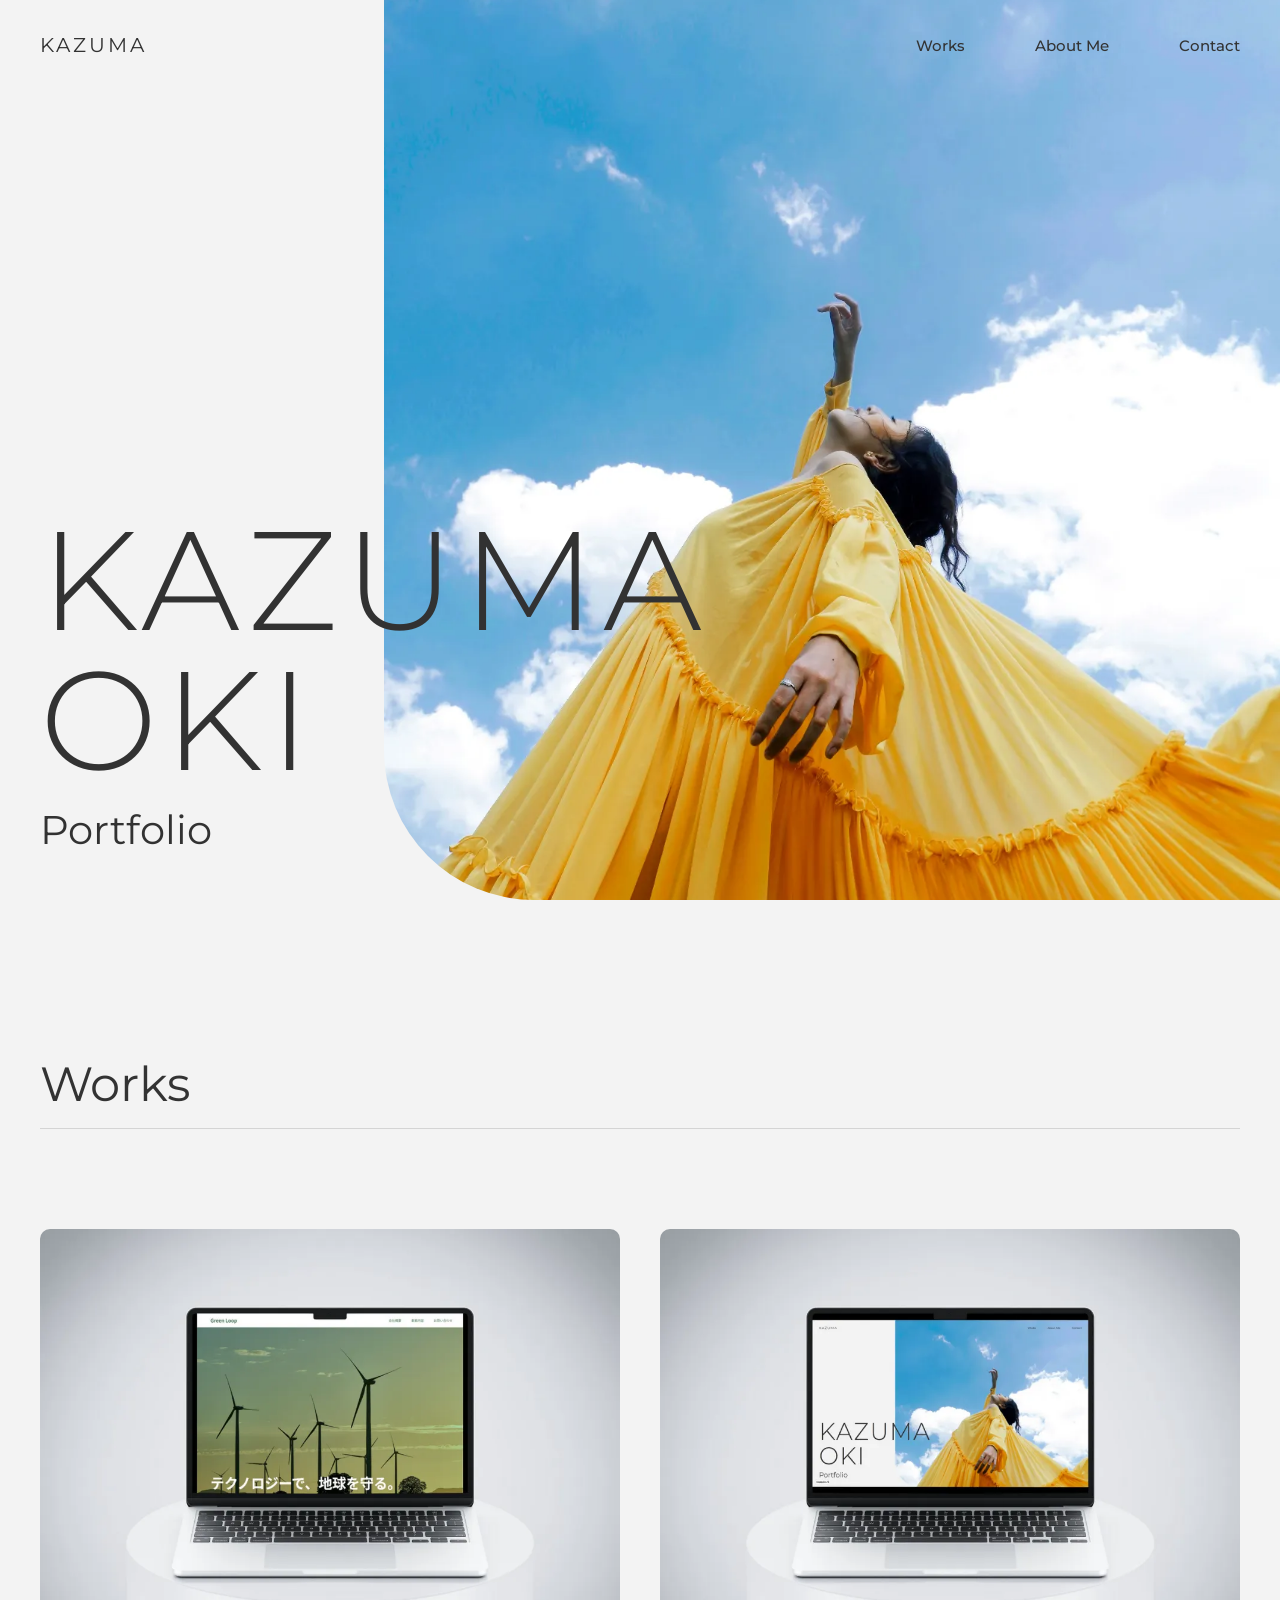
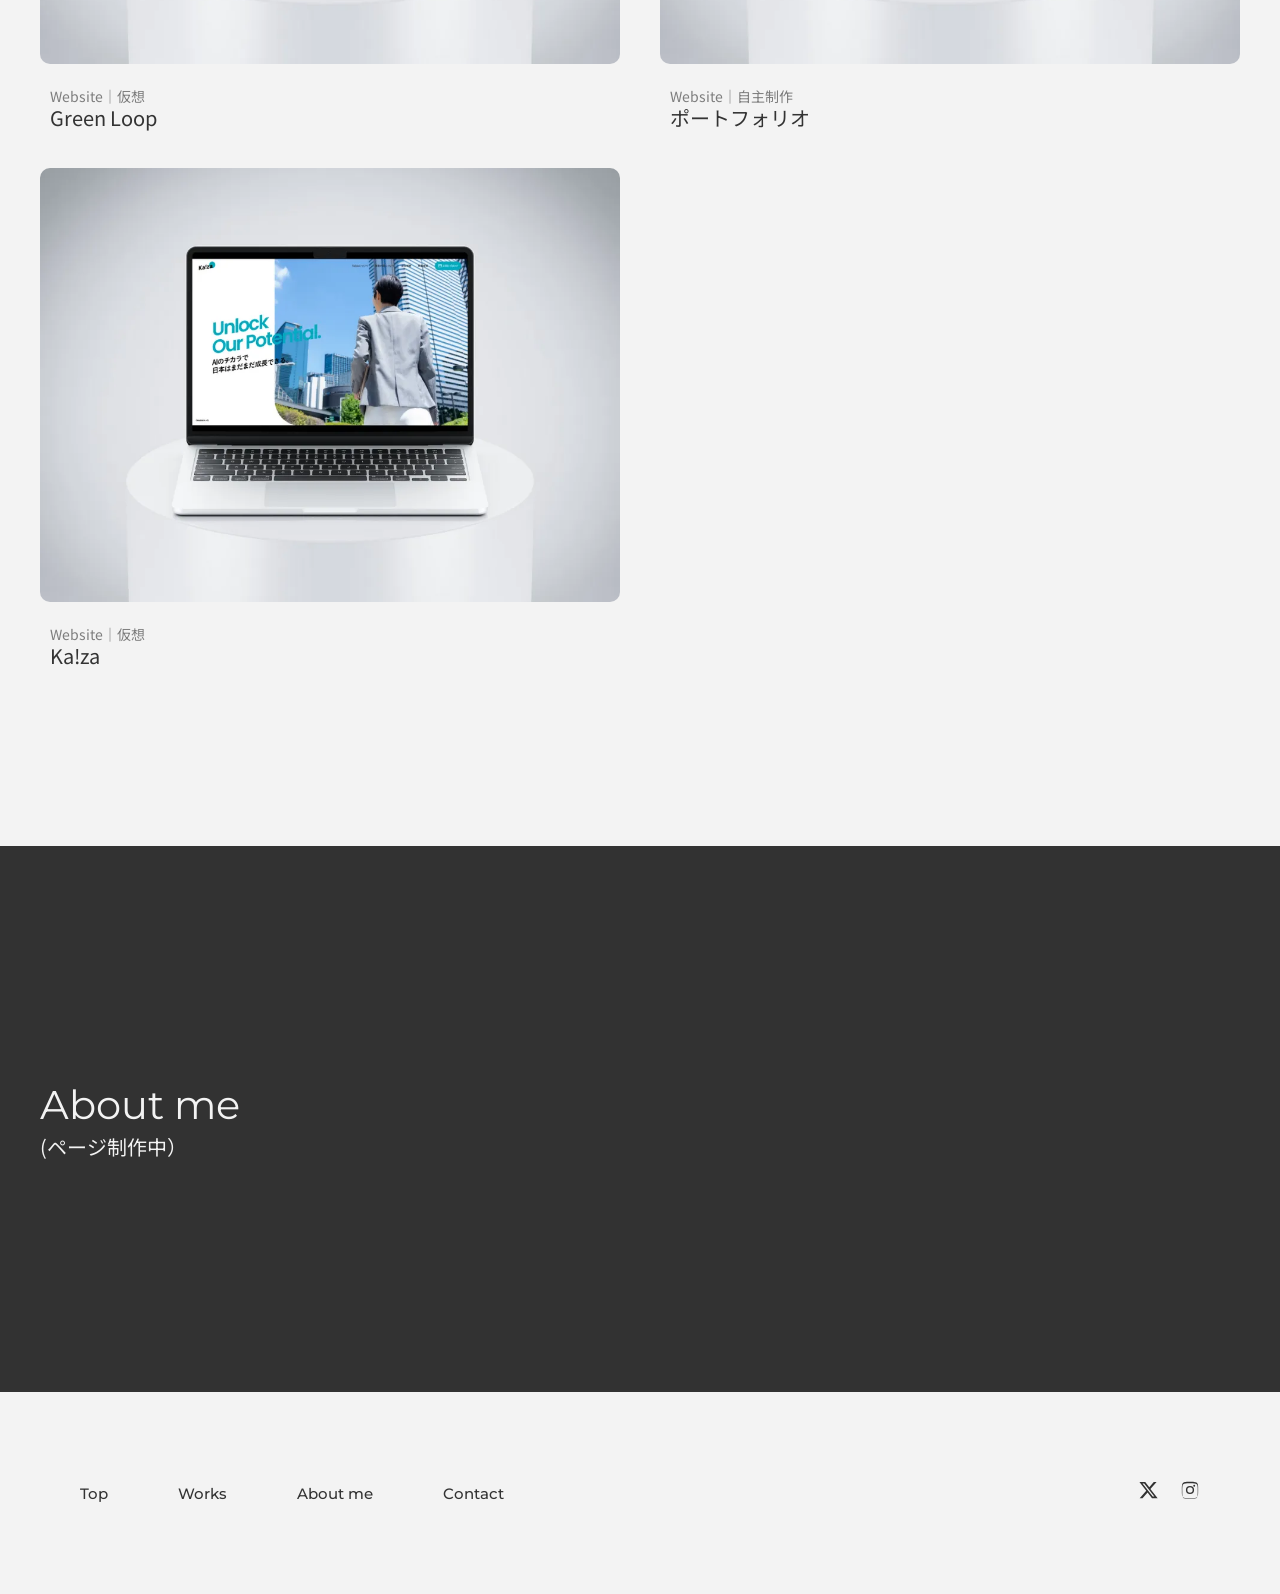
==== index.html @ 6dc96025 "ポートフォリオを静的サイトとして公開 STUDIO版（kazuma-pf.studio.site）と同じデザインのまま、STUDIOに依存しない 静的サイトとして再構築。Works掲載数の上限をなくす" ====
<!DOCTYPE html>
<html lang="ja">
<head>
<meta charset="utf-8">
<meta name="viewport" content="width=device-width, initial-scale=1">
<title>MY PORTFOLIO</title>
<meta name="description" content="大木千馬（Kazuma Oki）のポートフォリオサイト。Webデザイン・コーディングの制作実績を掲載しています。">
<meta property="og:site_name" content="MY PORTFOLIO">
<meta property="og:title" content="MY PORTFOLIO">
<meta property="og:description" content="大木千馬（Kazuma Oki）のポートフォリオサイト。Webデザイン・コーディングの制作実績を掲載しています。">
<meta property="og:type" content="website">
<meta property="og:image" content="assets/images/hero.webp">
<meta name="twitter:card" content="summary_large_image">
<meta name="format-detection" content="telephone=no,email=no,address=no">
<link rel="preconnect" href="https://fonts.googleapis.com">
<link rel="preconnect" href="https://fonts.gstatic.com" crossorigin>
<link href="https://fonts.googleapis.com/css2?family=Montserrat:wght@300;400;500&family=Noto+Sans+JP:wght@300;400;700;900&display=swap" rel="stylesheet">
<link rel="stylesheet" href="assets/css/style.css">
<noscript><style>.appear{opacity:1;transform:none}</style></noscript>
</head>
<body>
<a class="skip-link" href="#main">本文へスキップ</a>

<header class="site-header" id="top">
  <a class="logo" href="index.html">KAZUMA</a>
  <nav class="gnav" id="gnav" aria-label="メインナビゲーション">
    <ul>
      <li><a href="index.html#work">Works</a></li>
      <li><a href="about.html">About Me</a></li>
      <li><a href="contact.html">Contact</a></li>
    </ul>
  </nav>
  <button class="nav-toggle" id="navToggle" type="button" aria-label="メニューを開く" aria-expanded="false" aria-controls="gnav">
    <span></span><span></span>
  </button>
</header>

<main id="main">
<section class="hero">
  <div class="hero-image">
    <img src="assets/images/hero.webp" alt="黄色いドレスをまとい青空に向かって手を伸ばす人物" fetchpriority="high" width="1600" height="2400">
  </div>
  <div class="hero-body">
    <h1 class="hero-title">
      <span>KAZUMA</span>
      <span>OKI</span>
    </h1>
    <p class="hero-sub">Portfolio</p>
  </div>
</section>

<section class="works" id="work">
  <div class="section-inner">
    <h2 class="section-title appear">Works</h2>
    <div class="section-rule appear"></div>
    <ul class="work-list">
      <li class="work-card appear">
        <a href="works/greenloop.html">
          <span class="work-thumb"><img src="assets/images/works/greenloop-thumb.webp" alt="Green Loop" loading="lazy" width="974" height="730"></span>
          <span class="work-meta">Website｜仮想</span>
          <span class="work-name">Green Loop</span>
        </a>
      </li>
      <li class="work-card appear">
        <a href="works/portfolio.html">
          <span class="work-thumb"><img src="assets/images/works/portfolio-thumb.webp" alt="ポートフォリオ" loading="lazy" width="974" height="730"></span>
          <span class="work-meta">Website｜自主制作</span>
          <span class="work-name">ポートフォリオ</span>
        </a>
      </li>
      <li class="work-card appear">
        <a href="works/kaiza.html">
          <span class="work-thumb"><img src="assets/images/works/kaiza-thumb.webp" alt="Ka!za" loading="lazy" width="974" height="730"></span>
          <span class="work-meta">Website｜仮想</span>
          <span class="work-name">Ka!za</span>
        </a>
      </li>
    </ul>
  </div>
</section>

<section class="about-banner">
  <a href="about.html">
    <span class="about-banner-inner">
      <span class="about-banner-title">About me</span>
      <span class="about-banner-sub">(ページ制作中）</span>
    </span>
  </a>
</section>

</main>

<footer class="site-footer">
  <nav class="footer-nav" aria-label="フッターナビゲーション">
    <ul>
      <li><a href="index.html#top">Top</a></li>
      <li><a href="index.html#work">Works</a></li>
      <li><a href="about.html">About me</a></li>
      <li><a href="contact.html">Contact</a></li>
    </ul>
  </nav>
  <ul class="social">
    <li><a href="https://x.com/" target="_blank" rel="noopener noreferrer" aria-label="X"><svg viewBox="0 0 24 24" aria-hidden="true"><path d="M18.9 2.3h3.4l-7.4 8.5L23.6 22h-6.8l-5.3-7-6.1 7H2l7.9-9.1L1.7 2.3h7l4.8 6.4 5.4-6.4Zm-1.2 17.6h1.9L7.4 4.3H5.4l12.3 15.6Z"/></svg></a></li>
    <li><a href="https://www.instagram.com/" target="_blank" rel="noopener noreferrer" aria-label="Instagram"><svg viewBox="0 0 24 24" aria-hidden="true"><path d="M12 2.2c3.2 0 3.6 0 4.8.1 1.2.1 1.8.2 2.2.4.6.2 1 .5 1.4.9.4.4.7.8.9 1.4.2.4.4 1 .4 2.2.1 1.2.1 1.6.1 4.8s0 3.6-.1 4.8c-.1 1.2-.2 1.8-.4 2.2-.2.6-.5 1-.9 1.4-.4.4-.8.7-1.4.9-.4.2-1 .4-2.2.4-1.2.1-1.6.1-4.8.1s-3.6 0-4.8-.1c-1.2-.1-1.8-.2-2.2-.4-.6-.2-1-.5-1.4-.9-.4-.4-.7-.8-.9-1.4-.2-.4-.4-1-.4-2.2C2.2 15.6 2.2 15.2 2.2 12s0-3.6.1-4.8c.1-1.2.2-1.8.4-2.2.2-.6.5-1 .9-1.4.4-.4.8-.7 1.4-.9.4-.2 1-.4 2.2-.4 1.2-.1 1.6-.1 4.8-.1Zm0 1.8c-3.1 0-3.5 0-4.7.1-1.1 0-1.7.2-2.1.3-.5.2-.9.4-1.2.8-.4.3-.6.7-.8 1.2-.1.4-.3 1-.3 2.1-.1 1.2-.1 1.6-.1 4.7s0 3.5.1 4.7c0 1.1.2 1.7.3 2.1.2.5.4.9.8 1.2.3.4.7.6 1.2.8.4.1 1 .3 2.1.3 1.2.1 1.6.1 4.7.1s3.5 0 4.7-.1c1.1 0 1.7-.2 2.1-.3.5-.2.9-.4 1.2-.8.4-.3.6-.7.8-1.2.1-.4.3-1 .3-2.1.1-1.2.1-1.6.1-4.7s0-3.5-.1-4.7c0-1.1-.2-1.7-.3-2.1-.2-.5-.4-.9-.8-1.2-.3-.4-.7-.6-1.2-.8-.4-.1-1-.3-2.1-.3-1.2-.1-1.6-.1-4.7-.1Zm0 3.1a4.9 4.9 0 1 1 0 9.8 4.9 4.9 0 0 1 0-9.8Zm0 8.1a3.2 3.2 0 1 0 0-6.4 3.2 3.2 0 0 0 0 6.4Zm6.2-8.3a1.1 1.1 0 1 1-2.3 0 1.1 1.1 0 0 1 2.3 0Z"/></svg></a></li>
  </ul>
</footer>

<script src="assets/js/main.js" defer></script>
</body>
</html>
---- assets/css/style.css ----
@charset "UTF-8";
/* ============================================================
   KAZUMA OKI Portfolio
   数値は現行サイト（STUDIO版）を実測して合わせている
   ブレークポイント: タブレット 840px / モバイル 540px
   ============================================================ */

:root {
  --bg: #f3f3f3;
  --dark: #323232;
  --text: #333333;
  --body-text: #0e0e0e;
  --muted: #7d7d7d;
  --rule: #d4d4d4;
  --rule-strong: #cccccc;
  --badge: #6b90bf;
  --link: #007cff;
  --required: #f23a3c;
  --input-border: #eeeeee;
  --white: #ffffff;

  --font-en: "Montserrat", "Helvetica Neue", Arial, sans-serif;
  --font-jp: "Noto Sans JP", "Hiragino Kaku Gothic ProN", "Yu Gothic", Meiryo, sans-serif;

  --header-h: 90px;
  --container: 1280px;
  --gutter: 40px;
  --detail-width: 840px;
}

/* ---------- base ---------- */
*, *::before, *::after { box-sizing: border-box; }

html { scroll-behavior: smooth; }

body {
  margin: 0;
  background: var(--bg);
  color: var(--text);
  font-family: var(--font-jp);
  font-size: 15px;
  line-height: 1.7;
  -webkit-font-smoothing: antialiased;
  text-rendering: optimizeLegibility;
}

h1, h2, h3, h4, p, ul, figure { margin: 0; padding: 0; }
ul { list-style: none; }
img { display: block; max-width: 100%; height: auto; }
a { color: inherit; text-decoration: none; }

.skip-link {
  position: absolute;
  left: -9999px;
  top: 0;
  z-index: 100;
  padding: 10px 16px;
  background: var(--dark);
  color: var(--bg);
}
.skip-link:focus { left: 0; }

/* ---------- header ---------- */
.site-header {
  position: fixed;
  inset: 0 0 auto 0;
  z-index: 50;
  height: var(--header-h);
  padding: 0 var(--gutter);
  display: flex;
  align-items: center;
  justify-content: space-between;
}

.logo {
  position: relative;
  z-index: 2;
  font-family: var(--font-en);
  font-size: 20px;
  font-weight: 400;
  letter-spacing: 3px;
  color: var(--dark);
  line-height: 1;
}

.gnav ul {
  display: flex;
  align-items: center;
  gap: 70px;
}

.gnav a {
  font-family: var(--font-en);
  font-size: 15px;
  font-weight: 500;
  line-height: 21px;
  color: var(--text);
  transition: opacity 0.25s ease;
}
.gnav a:hover { opacity: 0.55; }

.nav-toggle {
  display: none;
  width: 24px;
  height: 24px;
  padding: 0;
  border: 0;
  background: none;
  cursor: pointer;
  position: relative;
}
.nav-toggle span {
  position: absolute;
  left: 1px;
  width: 22px;
  height: 1.5px;
  background: var(--dark);
  transition: transform 0.3s ease, opacity 0.3s ease;
}
.nav-toggle span:nth-child(1) { top: 8px; }
.nav-toggle span:nth-child(2) { top: 15px; }
.nav-toggle[aria-expanded="true"] span:nth-child(1) { transform: translateY(3.5px) rotate(45deg); }
.nav-toggle[aria-expanded="true"] span:nth-child(2) { transform: translateY(-3.5px) rotate(-45deg); }

/* ---------- hero ---------- */
.hero {
  position: relative;
  height: 100vh;
  max-height: 1000px;
  overflow: hidden;
}

.hero-image {
  position: absolute;
  inset: 0 0 0 30%;
  border-radius: 0 0 0 150px;
  overflow: hidden;
}
.hero-image img {
  width: 100%;
  height: 100%;
  object-fit: cover;
  object-position: center;
}

.hero-body {
  position: absolute;
  left: var(--gutter);
  bottom: 50px;
  z-index: 1;
}

.hero-title {
  font-family: var(--font-en);
  font-size: 140px;
  font-weight: 300;
  line-height: 1;
  letter-spacing: 7px;
  color: var(--dark);
}
.hero-title span { display: block; }

.hero-sub {
  margin-top: 20px;
  font-family: var(--font-en);
  font-size: 40px;
  font-weight: 400;
  line-height: 1;
  color: var(--dark);
}

/* ---------- section common ---------- */
.section-inner,
.page-inner {
  max-width: var(--container);
  margin-inline: auto;
  padding-inline: var(--gutter);
}

.section-title {
  font-family: var(--font-en);
  font-size: 48px;
  font-weight: 400;
  line-height: 1;
  color: var(--text);
}

.section-rule {
  margin-top: 20px;
  border-top: 1px solid var(--rule);
}

/* ---------- works ---------- */
.works { padding: 160px 0 180px; }

.work-list {
  margin-top: 100px;
  display: grid;
  grid-template-columns: repeat(2, 1fr);
  gap: 40px;
}

.work-card a { display: block; }

.work-thumb {
  display: block;
  border-radius: 10px;
  overflow: hidden;
  aspect-ratio: 974 / 730;
}
.work-thumb img {
  width: 100%;
  height: 100%;
  object-fit: cover;
  transition: transform 0.6s cubic-bezier(0.22, 0.61, 0.36, 1);
}
.work-card a:hover .work-thumb img { transform: scale(1.04); }

.work-meta {
  display: block;
  margin: 25px 0 0 10px;
  font-size: 14px;
  line-height: 1;
  color: var(--muted);
}

.work-name {
  display: block;
  margin: 5px 0 0 10px;
  font-size: 20px;
  line-height: 1;
  color: var(--text);
}

/* ---------- about banner ---------- */
.about-banner {
  background: var(--dark);
  color: var(--bg);
  padding: 193px 0;
}
.about-banner a {
  display: flex;
  flex-direction: column;
  justify-content: center;
  min-height: 160px;
  padding-inline: var(--gutter);
  transition: opacity 0.25s ease;
}
.about-banner a:hover { opacity: 0.7; }

.about-banner-title {
  display: block;
  font-family: var(--font-en);
  font-size: 40px;
  font-weight: 400;
  line-height: 56px;
}
.about-banner-sub {
  display: block;
  font-size: 20px;
  line-height: 28px;
}

/* ---------- footer ---------- */
.site-footer {
  padding: 80px;
  display: flex;
  align-items: center;
  justify-content: space-between;
  gap: 24px;
}

.footer-nav ul {
  display: flex;
  align-items: center;
  gap: 70px;
}
.footer-nav a {
  display: block;
  padding: 10.5px 0;
  font-family: var(--font-en);
  font-size: 15px;
  font-weight: 500;
  line-height: 21px;
  color: var(--text);
  transition: opacity 0.25s ease;
}
.footer-nav a:hover { opacity: 0.55; }

.social {
  display: flex;
  align-items: center;
  gap: 22px;
}
.social a {
  display: block;
  color: var(--dark);
  transition: opacity 0.25s ease;
}
.social a:hover { opacity: 0.55; }
.social svg { width: 20px; height: 20px; fill: currentColor; }

/* ---------- 下層ページ共通 ---------- */
.work-detail { padding-bottom: 100px; }

.back-link {
  max-width: var(--container);
  margin-inline: auto;
  padding: 128px var(--gutter) 0;
}
.back-link a {
  display: inline-flex;
  align-items: center;
  gap: 5px;
  font-size: 15px;
  font-weight: 300;
  line-height: 21px;
  color: var(--body-text);
  transition: opacity 0.25s ease;
}
.back-link a:hover { opacity: 0.6; }

.back-arrow {
  width: 24px;
  height: 24px;
  position: relative;
  flex: none;
}
.back-arrow::before {
  content: "";
  position: absolute;
  top: 50%;
  left: 9px;
  width: 8px;
  height: 8px;
  border-left: 1.5px solid currentColor;
  border-bottom: 1.5px solid currentColor;
  transform: translateY(-50%) rotate(45deg);
}

.page-title {
  font-family: var(--font-en);
  font-size: 48px;
  font-weight: 400;
  line-height: 1;
  color: var(--text);
}

.about-page .page-inner { padding-top: 71px; }
.about-page { padding-bottom: 0; }

/* ---------- about ---------- */
.about-grid {
  margin-top: 40px;
  display: grid;
  grid-template-columns: 360px 1fr;
  gap: 80px;
}

.about-visual .about-placeholder {
  display: flex;
  align-items: center;
  justify-content: center;
  aspect-ratio: 360 / 628;
  border: 1px solid #000;
  font-family: "Lato", var(--font-jp);
  font-size: 18px;
  line-height: 25.2px;
  color: #9b9898;
  text-align: center;
}

.about-text { padding-top: 80px; }

.about-name {
  font-size: 18px;
  line-height: 25.2px;
  color: var(--text);
}

.about-text p + p { margin-top: 1.7em; }

.about-body {
  font-size: 15px;
  line-height: 2;
  color: var(--text);
}

/* ---------- works detail ---------- */
.detail-inner {
  max-width: var(--detail-width);
  margin: 64px auto 0;
  padding-inline: 20px;
}

.detail-meta {
  display: flex;
  align-items: center;
  gap: 15px;
  font-size: 15px;
  font-weight: 300;
  line-height: 1;
  color: var(--text);
}

.detail-date {
  padding: 3px 10px;
  border-radius: 30px;
  background: var(--badge);
  color: var(--white);
  font-size: 15px;
  line-height: 15px;
}

.detail-title {
  margin-top: 20px;
  font-size: 28px;
  font-weight: 400;
  line-height: 1.3;
  color: var(--text);
}

.detail-main-image {
  margin-top: 140px;
  aspect-ratio: 4 / 3;
  overflow: hidden;
}
.detail-main-image img {
  width: 100%;
  height: 100%;
  object-fit: cover;
}

.detail-body { margin-top: 60px; }

.detail-body h2 {
  margin: 10px 0;
  font-size: 18px;
  font-weight: 700;
  line-height: 25.2px;
  color: var(--dark);
}

.detail-body p {
  margin: 10px 0;
  font-size: 15px;
  line-height: 30px;
  color: var(--body-text);
}

.detail-body .sub {
  font-weight: 900;
  color: var(--body-text);
}

.detail-body ul {
  margin: 10px 0;
  padding-left: 20px;
  list-style: disc;
}
.detail-body li {
  font-size: 15px;
  line-height: 30px;
  color: var(--body-text);
}
.detail-body li + li { margin-top: 10px; }

.detail-body a {
  color: var(--link);
  text-decoration: underline;
  word-break: break-all;
}

.detail-body hr {
  margin: 20px 0;
  border: 0;
  border-top: 1px solid var(--rule-strong);
}

.detail-body figure { margin: 60px 0 0; }

/* ---------- contact ---------- */
.contact-page { padding-top: calc(var(--header-h) + 150px); padding-bottom: 148px; }

.contact-inner {
  max-width: 640px;
  margin-inline: auto;
  padding-inline: 20px;
}

.field + .field { margin-top: 20px; }

.field-label {
  display: block;
  font-size: 15px;
  font-weight: 700;
  line-height: 21px;
  color: var(--text);
}
.field-label .required {
  margin-left: 5px;
  color: var(--required);
}

.field input,
.field textarea {
  display: block;
  width: 100%;
  margin-top: 10px;
  padding: 10px 16px;
  border: 1px solid var(--input-border);
  border-radius: 4px;
  background: var(--white);
  color: var(--text);
  font-family: var(--font-jp);
  font-size: 15px;
  line-height: 21px;
}
.field input { height: 50px; }
.field textarea { height: 160px; resize: vertical; }
.field input::placeholder,
.field textarea::placeholder { color: #b5b5b5; }
.field input:focus,
.field textarea:focus {
  outline: none;
  border-color: var(--badge);
}

.submit {
  display: block;
  width: 100%;
  height: 50px;
  margin-top: 40px;
  border: 0;
  border-radius: 4px;
  background: var(--text);
  color: var(--white);
  font-family: var(--font-jp);
  font-size: 18px;
  font-weight: 700;
  line-height: 1;
  cursor: pointer;
  transition: opacity 0.25s ease;
}
.submit:hover { opacity: 0.8; }
.submit:disabled { background: #9b9898; cursor: not-allowed; }

.form-notice {
  margin-top: 16px;
  font-size: 13px;
  line-height: 1.8;
  color: var(--muted);
  text-align: center;
}

.contact-thanks { text-align: center; }
.thanks-title {
  font-size: 20px;
  font-weight: 700;
  color: var(--text);
}
.thanks-text {
  margin-top: 12px;
  font-size: 15px;
  color: var(--muted);
}

/* ---------- scroll appear ---------- */
.appear {
  opacity: 0;
  transform: translateY(20px);
  transition: opacity 0.8s cubic-bezier(0.22, 0.61, 0.36, 1), transform 0.8s cubic-bezier(0.22, 0.61, 0.36, 1);
}
.appear.is-visible {
  opacity: 1;
  transform: none;
}

@media (prefers-reduced-motion: reduce) {
  html { scroll-behavior: auto; }
  .appear { opacity: 1; transform: none; transition: none; }
  .work-thumb img { transition: none; }
}

/* ============================================================
   タブレット（840px以下）
   ============================================================ */
@media screen and (max-width: 840px) {
  .nav-toggle { display: block; position: relative; z-index: 2; }

  .gnav {
    position: fixed;
    inset: 0;
    background: var(--bg);
    display: flex;
    align-items: center;
    justify-content: center;
    opacity: 0;
    visibility: hidden;
    transition: opacity 0.3s ease, visibility 0.3s ease;
  }
  .gnav.is-open { opacity: 1; visibility: visible; }
  .gnav ul {
    flex-direction: column;
    gap: 36px;
  }
  .gnav a { font-size: 20px; }

  .hero { height: 70vh; max-height: none; min-height: 480px; }
  .hero-image { inset: 0 0 0 42%; border-radius: 0 0 0 100px; }
  .hero-title { font-size: 95px; letter-spacing: 5px; }
  .hero-sub { font-size: 25px; }

  .section-title,
  .page-title { font-size: 32px; }

  .work-list { margin-top: 70px; gap: 30px; }

  .about-banner { padding: 120px 0; }
  .about-banner a { min-height: 0; }
  .about-banner-title { font-size: 32px; line-height: 45px; }

  .site-footer { padding: 60px 40px; }
  .footer-nav ul { gap: 40px; }

  .about-grid {
    grid-template-columns: 300px 1fr;
    gap: 40px;
  }
  .about-text { padding-top: 40px; }

  .detail-main-image { margin-top: 60px; }
}

/* ============================================================
   モバイル（540px以下）
   ============================================================ */
@media screen and (max-width: 540px) {
  :root { --gutter: 20px; }

  .site-header { padding: 0 20px; }

  .hero { min-height: 420px; }
  .hero-image { inset: 0 0 0 42%; border-radius: 0 0 0 80px; }
  .hero-body { left: 20px; bottom: 50px; }
  .hero-title { font-size: 65px; letter-spacing: 3px; }
  .hero-sub { font-size: 15px; }

  .works { padding: 160px 0 140px; }
  .section-title, .page-title { font-size: 28px; }

  .work-list {
    margin-top: 57px;
    grid-template-columns: 1fr;
    gap: 40px;
  }
  .work-meta { font-size: 13px; margin-top: 25px; }
  .work-name { font-size: 18px; }

  .about-banner { padding: 94px 0; }
  .about-banner-title { font-size: 28px; line-height: 39.2px; }

  .site-footer {
    padding: 40px 20px;
    flex-direction: column;
    align-items: stretch;
    gap: 20px;
  }
  .footer-nav ul { gap: 25px; }
  .footer-nav a { font-size: 13px; line-height: 18.2px; }
  .social { justify-content: flex-end; }

  .back-link { padding-top: 110px; }

  .about-page .page-inner { padding-top: 100px; }
  .about-grid {
    grid-template-columns: 1fr;
    gap: 40px;
  }
  .about-text { padding-top: 0; }

  .detail-inner { margin-top: 40px; }
  .detail-title { font-size: 24px; }
  .detail-main-image { margin-top: 40px; }
  .detail-body { margin-top: 40px; }

  .contact-page { padding-top: calc(var(--header-h) + 60px); padding-bottom: 80px; }
}
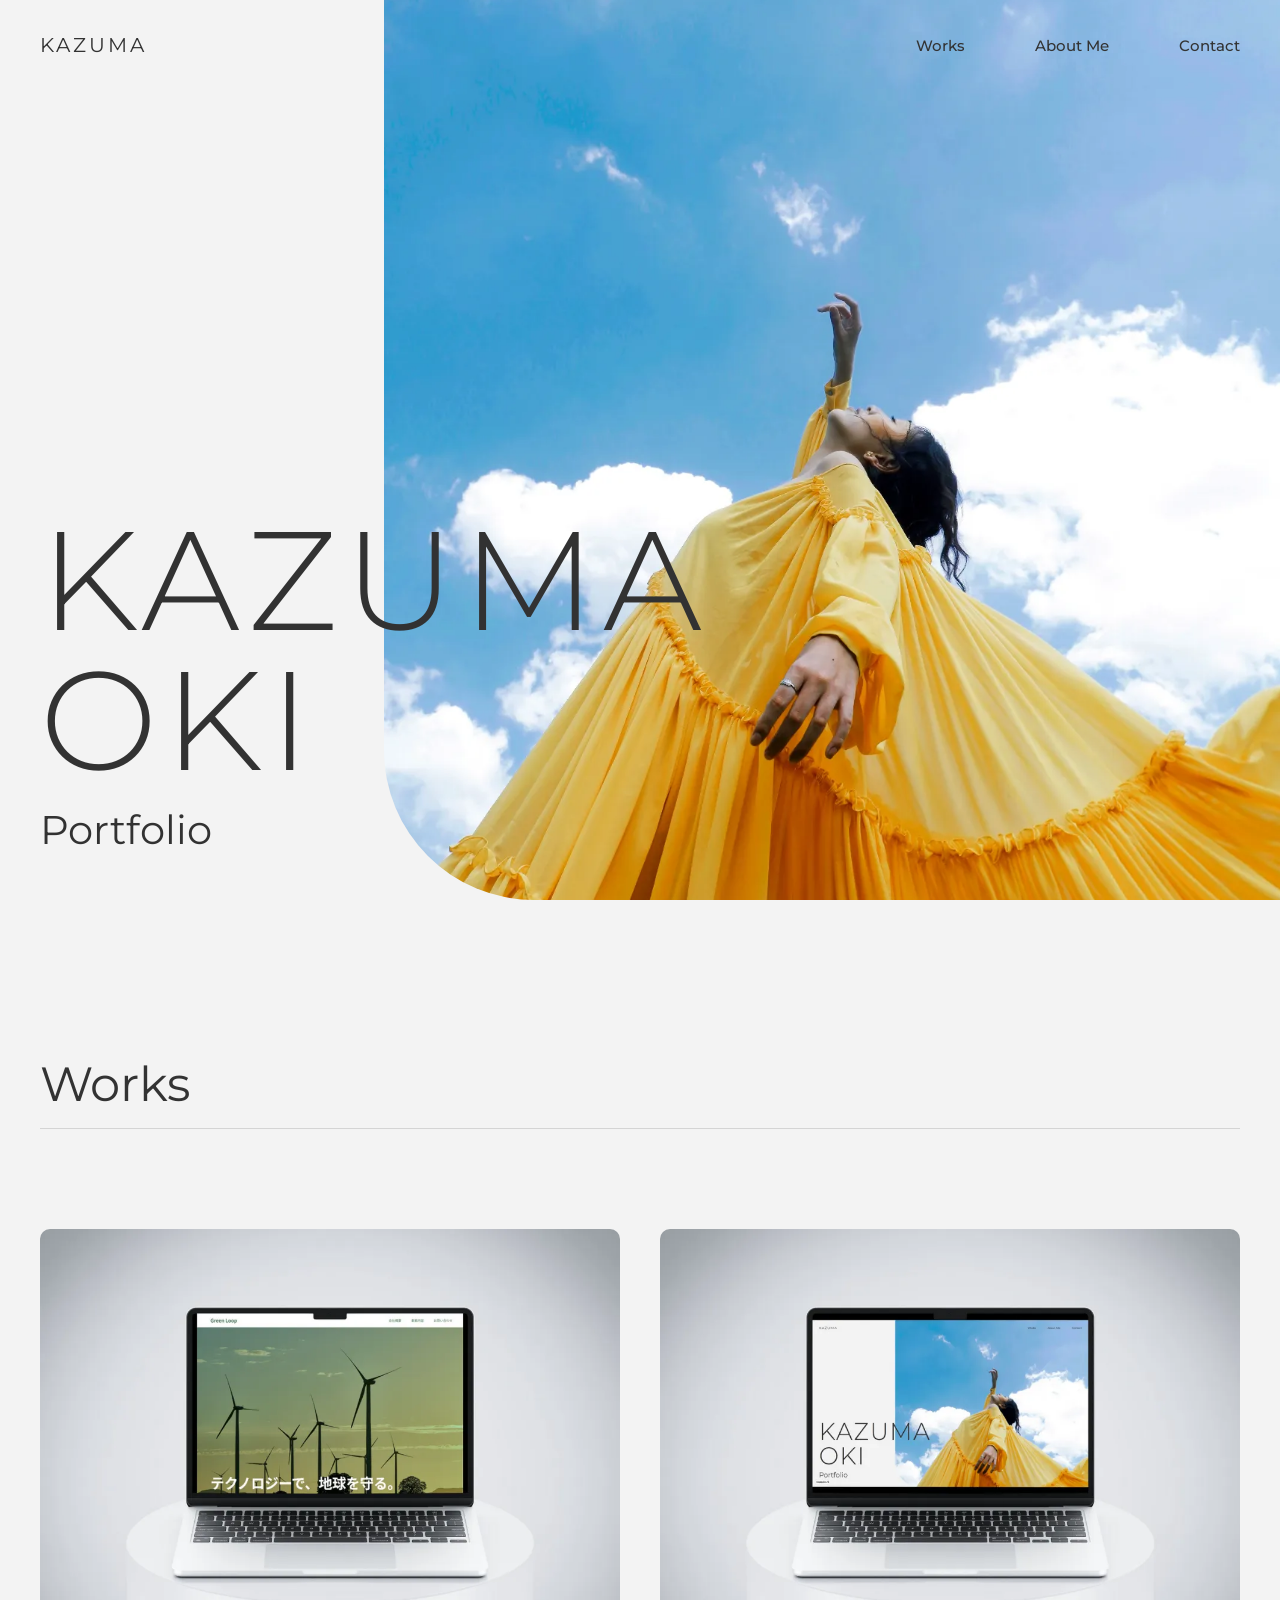
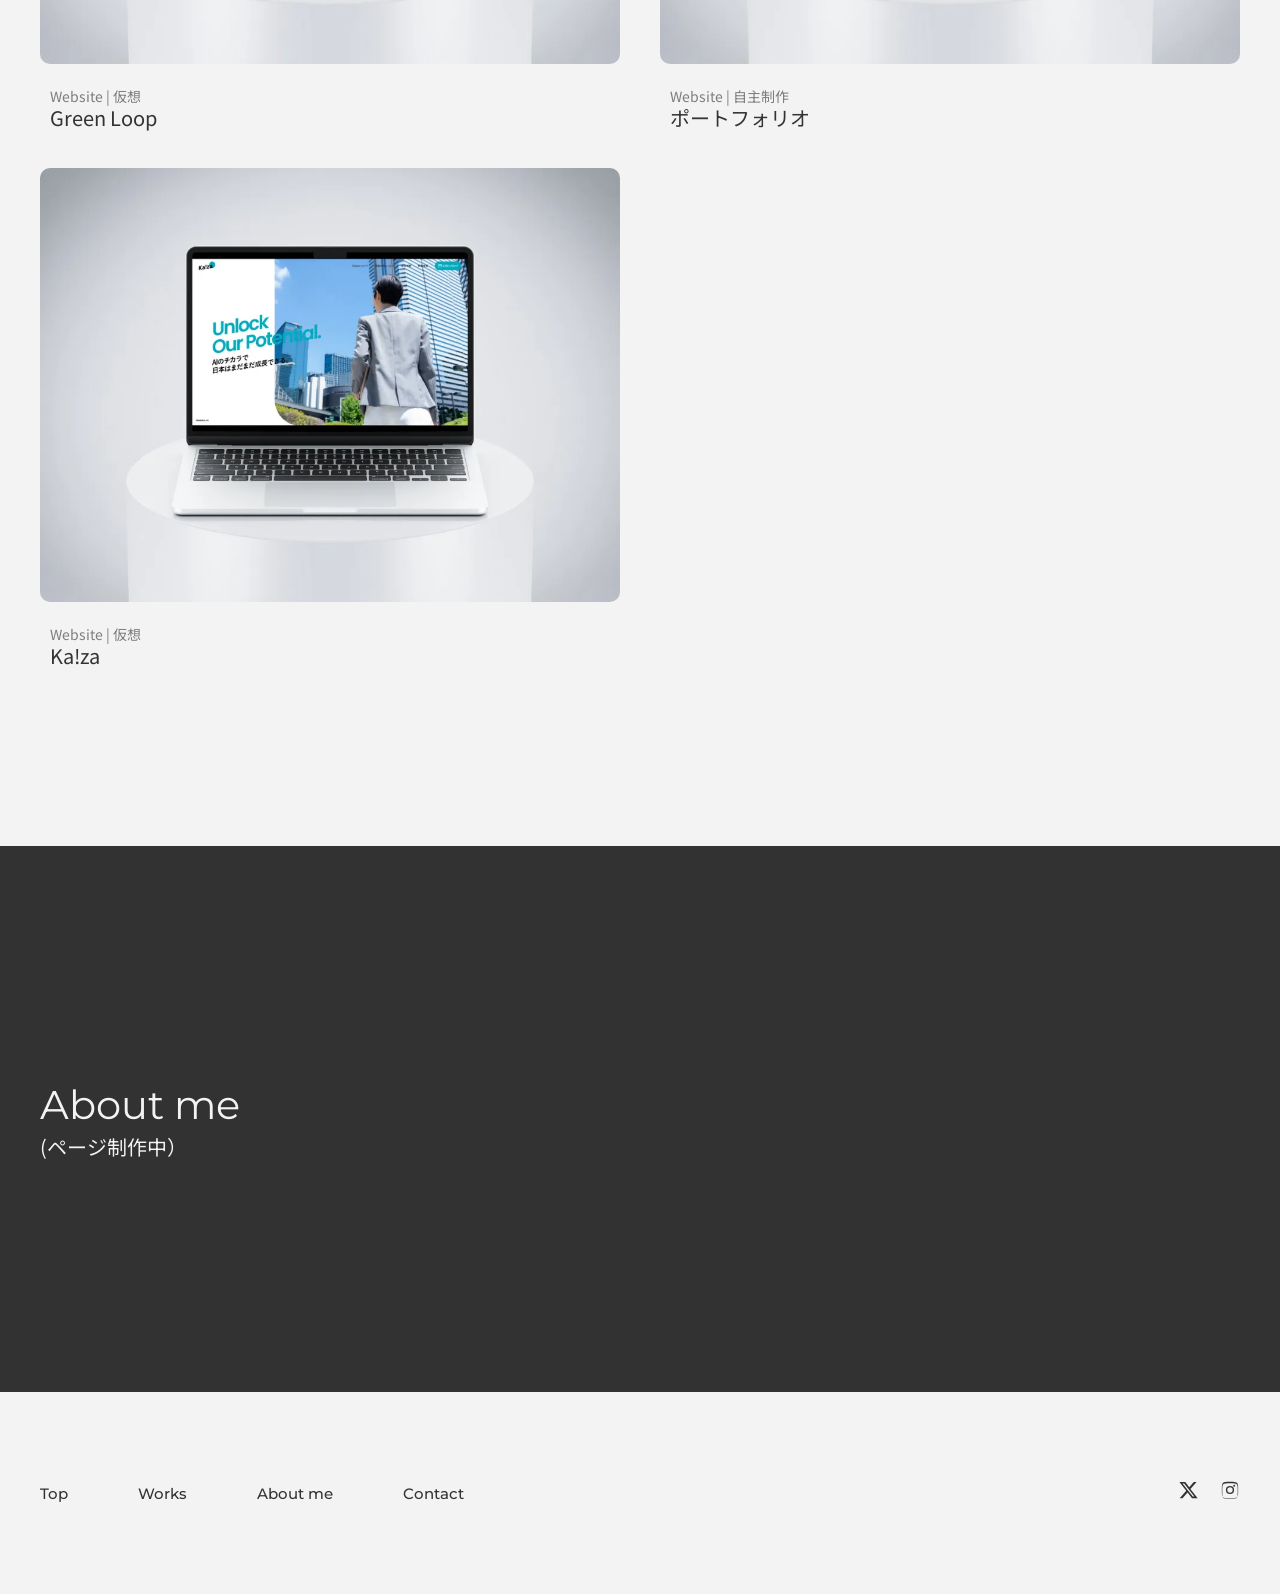
==== commit 55ea180f: "レスポンシブとホバーを旧サイトの実測値に合わせて修正 旧サイト(STUDIO版)を13段階の画面幅で測り直し、推測で書いていた箇所を是正した。  レイアウト - タブレット(840px以下)の指定を実" ====
--- a/index.html
+++ b/index.html
@@ -57,21 +57,21 @@
       <li class="work-card appear">
         <a href="works/greenloop.html">
           <span class="work-thumb"><img src="assets/images/works/greenloop-thumb.webp" alt="Green Loop" loading="lazy" width="974" height="730"></span>
-          <span class="work-meta">Website｜仮想</span>
+          <span class="work-meta">Website | 仮想</span>
           <span class="work-name">Green Loop</span>
         </a>
       </li>
       <li class="work-card appear">
         <a href="works/portfolio.html">
           <span class="work-thumb"><img src="assets/images/works/portfolio-thumb.webp" alt="ポートフォリオ" loading="lazy" width="974" height="730"></span>
-          <span class="work-meta">Website｜自主制作</span>
+          <span class="work-meta">Website | 自主制作</span>
           <span class="work-name">ポートフォリオ</span>
         </a>
       </li>
       <li class="work-card appear">
         <a href="works/kaiza.html">
           <span class="work-thumb"><img src="assets/images/works/kaiza-thumb.webp" alt="Ka!za" loading="lazy" width="974" height="730"></span>
-          <span class="work-meta">Website｜仮想</span>
+          <span class="work-meta">Website | 仮想</span>
           <span class="work-name">Ka!za</span>
         </a>
       </li>
@@ -91,18 +91,20 @@
 </main>
 
 <footer class="site-footer">
-  <nav class="footer-nav" aria-label="フッターナビゲーション">
-    <ul>
-      <li><a href="index.html#top">Top</a></li>
+  <div class="footer-inner">
+    <nav class="footer-nav" aria-label="フッターナビゲーション">
+      <ul>
+        <li><a href="index.html#top">Top</a></li>
       <li><a href="index.html#work">Works</a></li>
       <li><a href="about.html">About me</a></li>
       <li><a href="contact.html">Contact</a></li>
+      </ul>
+    </nav>
+    <ul class="social">
+      <li><a href="https://x.com/" target="_blank" rel="noopener noreferrer" aria-label="X"><svg viewBox="0 0 24 24" aria-hidden="true"><path d="M18.9 2.3h3.4l-7.4 8.5L23.6 22h-6.8l-5.3-7-6.1 7H2l7.9-9.1L1.7 2.3h7l4.8 6.4 5.4-6.4Zm-1.2 17.6h1.9L7.4 4.3H5.4l12.3 15.6Z"/></svg></a></li>
+    <li><a href="https://www.instagram.com/" target="_blank" rel="noopener noreferrer" aria-label="Instagram"><svg viewBox="0 0 24 24" aria-hidden="true"><path d="M12 2.2c3.2 0 3.6 0 4.8.1 1.2.1 1.8.2 2.2.4.6.2 1 .5 1.4.9.4.4.7.8.9 1.4.2.4.4 1 .4 2.2.1 1.2.1 1.6.1 4.8s0 3.6-.1 4.8c-.1 1.2-.2 1.8-.4 2.2-.2.6-.5 1-.9 1.4-.4.4-.8.7-1.4.9-.4.2-1 .4-2.2.4-1.2.1-1.6.1-4.8.1s-3.6 0-4.8-.1c-1.2-.1-1.8-.2-2.2-.4-.6-.2-1-.5-1.4-.9-.4-.4-.7-.8-.9-1.4-.2-.4-.4-1-.4-2.2C2.2 15.6 2.2 15.2 2.2 12s0-3.6.1-4.8c.1-1.2.2-1.8.4-2.2.2-.6.5-1 .9-1.4.4-.4.8-.7 1.4-.9.4-.2 1-.4 2.2-.4 1.2-.1 1.6-.1 4.8-.1Zm0 1.8c-3.1 0-3.5 0-4.7.1-1.1 0-1.7.2-2.1.3-.5.2-.9.4-1.2.8-.4.3-.6.7-.8 1.2-.1.4-.3 1-.3 2.1-.1 1.2-.1 1.6-.1 4.7s0 3.5.1 4.7c0 1.1.2 1.7.3 2.1.2.5.4.9.8 1.2.3.4.7.6 1.2.8.4.1 1 .3 2.1.3 1.2.1 1.6.1 4.7.1s3.5 0 4.7-.1c1.1 0 1.7-.2 2.1-.3.5-.2.9-.4 1.2-.8.4-.3.6-.7.8-1.2.1-.4.3-1 .3-2.1.1-1.2.1-1.6.1-4.7s0-3.5-.1-4.7c0-1.1-.2-1.7-.3-2.1-.2-.5-.4-.9-.8-1.2-.3-.4-.7-.6-1.2-.8-.4-.1-1-.3-2.1-.3-1.2-.1-1.6-.1-4.7-.1Zm0 3.1a4.9 4.9 0 1 1 0 9.8 4.9 4.9 0 0 1 0-9.8Zm0 8.1a3.2 3.2 0 1 0 0-6.4 3.2 3.2 0 0 0 0 6.4Zm6.2-8.3a1.1 1.1 0 1 1-2.3 0 1.1 1.1 0 0 1 2.3 0Z"/></svg></a></li>
     </ul>
-  </nav>
-  <ul class="social">
-    <li><a href="https://x.com/" target="_blank" rel="noopener noreferrer" aria-label="X"><svg viewBox="0 0 24 24" aria-hidden="true"><path d="M18.9 2.3h3.4l-7.4 8.5L23.6 22h-6.8l-5.3-7-6.1 7H2l7.9-9.1L1.7 2.3h7l4.8 6.4 5.4-6.4Zm-1.2 17.6h1.9L7.4 4.3H5.4l12.3 15.6Z"/></svg></a></li>
-    <li><a href="https://www.instagram.com/" target="_blank" rel="noopener noreferrer" aria-label="Instagram"><svg viewBox="0 0 24 24" aria-hidden="true"><path d="M12 2.2c3.2 0 3.6 0 4.8.1 1.2.1 1.8.2 2.2.4.6.2 1 .5 1.4.9.4.4.7.8.9 1.4.2.4.4 1 .4 2.2.1 1.2.1 1.6.1 4.8s0 3.6-.1 4.8c-.1 1.2-.2 1.8-.4 2.2-.2.6-.5 1-.9 1.4-.4.4-.8.7-1.4.9-.4.2-1 .4-2.2.4-1.2.1-1.6.1-4.8.1s-3.6 0-4.8-.1c-1.2-.1-1.8-.2-2.2-.4-.6-.2-1-.5-1.4-.9-.4-.4-.7-.8-.9-1.4-.2-.4-.4-1-.4-2.2C2.2 15.6 2.2 15.2 2.2 12s0-3.6.1-4.8c.1-1.2.2-1.8.4-2.2.2-.6.5-1 .9-1.4.4-.4.8-.7 1.4-.9.4-.2 1-.4 2.2-.4 1.2-.1 1.6-.1 4.8-.1Zm0 1.8c-3.1 0-3.5 0-4.7.1-1.1 0-1.7.2-2.1.3-.5.2-.9.4-1.2.8-.4.3-.6.7-.8 1.2-.1.4-.3 1-.3 2.1-.1 1.2-.1 1.6-.1 4.7s0 3.5.1 4.7c0 1.1.2 1.7.3 2.1.2.5.4.9.8 1.2.3.4.7.6 1.2.8.4.1 1 .3 2.1.3 1.2.1 1.6.1 4.7.1s3.5 0 4.7-.1c1.1 0 1.7-.2 2.1-.3.5-.2.9-.4 1.2-.8.4-.3.6-.7.8-1.2.1-.4.3-1 .3-2.1.1-1.2.1-1.6.1-4.7s0-3.5-.1-4.7c0-1.1-.2-1.7-.3-2.1-.2-.5-.4-.9-.8-1.2-.3-.4-.7-.6-1.2-.8-.4-.1-1-.3-2.1-.3-1.2-.1-1.6-.1-4.7-.1Zm0 3.1a4.9 4.9 0 1 1 0 9.8 4.9 4.9 0 0 1 0-9.8Zm0 8.1a3.2 3.2 0 1 0 0-6.4 3.2 3.2 0 0 0 0 6.4Zm6.2-8.3a1.1 1.1 0 1 1-2.3 0 1.1 1.1 0 0 1 2.3 0Z"/></svg></a></li>
-  </ul>
+  </div>
 </footer>
 
 <script src="assets/js/main.js" defer></script>
--- a/assets/css/style.css
+++ b/assets/css/style.css
@@ -22,10 +22,12 @@
   --font-en: "Montserrat", "Helvetica Neue", Arial, sans-serif;
   --font-jp: "Noto Sans JP", "Hiragino Kaku Gothic ProN", "Yu Gothic", Meiryo, sans-serif;
 
+  --ease: cubic-bezier(0.4, 0.4, 0, 1);
+  --ease-dur: 0.3s;
   --header-h: 90px;
   --container: 1280px;
   --gutter: 40px;
-  --detail-width: 840px;
+  --detail-width: 880px;
 }
 
 /* ---------- base ---------- */
@@ -90,14 +92,16 @@
 }
 
 .gnav a {
+  display: block;
+  padding: 9.5px 0;
   font-family: var(--font-en);
   font-size: 15px;
   font-weight: 500;
   line-height: 21px;
   color: var(--text);
-  transition: opacity 0.25s ease;
-}
-.gnav a:hover { opacity: 0.55; }
+  transition: transform var(--ease-dur) var(--ease);
+}
+.gnav a:hover { transform: scale(1.2); }
 
 .nav-toggle {
   display: none;
@@ -200,7 +204,11 @@
   gap: 40px;
 }
 
-.work-card a { display: block; }
+.work-card a {
+  display: block;
+  transition: transform var(--ease-dur) var(--ease);
+}
+.work-card a:hover { transform: scale(1.02); }
 
 .work-thumb {
   display: block;
@@ -212,9 +220,7 @@
   width: 100%;
   height: 100%;
   object-fit: cover;
-  transition: transform 0.6s cubic-bezier(0.22, 0.61, 0.36, 1);
-}
-.work-card a:hover .work-thumb img { transform: scale(1.04); }
+}
 
 .work-meta {
   display: block;
@@ -242,11 +248,16 @@
   display: flex;
   flex-direction: column;
   justify-content: center;
+  align-items: flex-start;
   min-height: 160px;
   padding-inline: var(--gutter);
-  transition: opacity 0.25s ease;
-}
-.about-banner a:hover { opacity: 0.7; }
+}
+.about-banner-inner {
+  display: inline-block;
+  transform-origin: center;
+  transition: transform var(--ease-dur) var(--ease);
+}
+.about-banner a:hover .about-banner-inner { transform: scale(1.2); }
 
 .about-banner-title {
   display: block;
@@ -262,8 +273,11 @@
 }
 
 /* ---------- footer ---------- */
-.site-footer {
-  padding: 80px;
+.site-footer { padding: 0; }
+.footer-inner {
+  max-width: 1360px;
+  margin-inline: auto;
+  padding: 80px var(--gutter);
   display: flex;
   align-items: center;
   justify-content: space-between;
@@ -283,9 +297,9 @@
   font-weight: 500;
   line-height: 21px;
   color: var(--text);
-  transition: opacity 0.25s ease;
-}
-.footer-nav a:hover { opacity: 0.55; }
+  transition: transform var(--ease-dur) var(--ease);
+}
+.footer-nav a:hover { transform: scale(1.2); }
 
 .social {
   display: flex;
@@ -295,9 +309,7 @@
 .social a {
   display: block;
   color: var(--dark);
-  transition: opacity 0.25s ease;
-}
-.social a:hover { opacity: 0.55; }
+}
 .social svg { width: 20px; height: 20px; fill: currentColor; }
 
 /* ---------- 下層ページ共通 ---------- */
@@ -316,9 +328,8 @@
   font-weight: 300;
   line-height: 21px;
   color: var(--body-text);
-  transition: opacity 0.25s ease;
-}
-.back-link a:hover { opacity: 0.6; }
+}
+
 
 .back-arrow {
   width: 24px;
@@ -350,18 +361,21 @@
 .about-page { padding-bottom: 0; }
 
 /* ---------- about ---------- */
+/* 旧サイト実測：2カラム（枠30% / gap160）、枠の高さは行に追従（stretch） */
 .about-grid {
-  margin-top: 40px;
+  margin-top: 41px;
   display: grid;
-  grid-template-columns: 360px 1fr;
+  grid-template-columns: 30% 1fr;
   gap: 80px;
+  align-items: stretch;
 }
 
 .about-visual .about-placeholder {
   display: flex;
   align-items: center;
   justify-content: center;
-  aspect-ratio: 360 / 628;
+  height: 100%;
+  min-height: 200px;
   border: 1px solid #000;
   font-family: "Lato", var(--font-jp);
   font-size: 18px;
@@ -369,8 +383,9 @@
   color: #9b9898;
   text-align: center;
 }
-
-.about-text { padding-top: 80px; }
+.about-visual img { width: 100%; height: 100%; object-fit: cover; }
+
+.about-text { padding: 80px 80px 80px 0; }
 
 .about-name {
   font-size: 18px;
@@ -378,19 +393,19 @@
   color: var(--text);
 }
 
-.about-text p + p { margin-top: 1.7em; }
-
 .about-body {
-  font-size: 15px;
-  line-height: 2;
-  color: var(--text);
-}
+  font-size: 16px;
+  line-height: 1.4;
+  color: var(--text);
+}
+.about-name + .about-body { margin-top: 40px; }
+.about-body + .about-body { margin-top: 1.4em; }
 
 /* ---------- works detail ---------- */
 .detail-inner {
   max-width: var(--detail-width);
   margin: 64px auto 0;
-  padding-inline: 20px;
+  padding-inline: var(--gutter);
 }
 
 .detail-meta {
@@ -520,11 +535,7 @@
 .field textarea { height: 160px; resize: vertical; }
 .field input::placeholder,
 .field textarea::placeholder { color: #b5b5b5; }
-.field input:focus,
-.field textarea:focus {
-  outline: none;
-  border-color: var(--badge);
-}
+
 
 .submit {
   display: block;
@@ -540,9 +551,7 @@
   font-weight: 700;
   line-height: 1;
   cursor: pointer;
-  transition: opacity 0.25s ease;
-}
-.submit:hover { opacity: 0.8; }
+}
 .submit:disabled { background: #9b9898; cursor: not-allowed; }
 
 .form-notice {
@@ -579,7 +588,7 @@
 @media (prefers-reduced-motion: reduce) {
   html { scroll-behavior: auto; }
   .appear { opacity: 1; transform: none; transition: none; }
-  .work-thumb img { transition: none; }
+  
 }
 
 /* ============================================================
@@ -606,30 +615,31 @@
   }
   .gnav a { font-size: 20px; }
 
+  /* 以下は旧サイト実測値（840/768/700pxで照合） */
   .hero { height: 70vh; max-height: none; min-height: 480px; }
-  .hero-image { inset: 0 0 0 42%; border-radius: 0 0 0 100px; }
   .hero-title { font-size: 95px; letter-spacing: 5px; }
-  .hero-sub { font-size: 25px; }
+  .hero-sub { font-size: 30px; }
 
   .section-title,
   .page-title { font-size: 32px; }
 
-  .work-list { margin-top: 70px; gap: 30px; }
-
-  .about-banner { padding: 120px 0; }
-  .about-banner a { min-height: 0; }
-  .about-banner-title { font-size: 32px; line-height: 45px; }
-
-  .site-footer { padding: 60px 40px; }
   .footer-nav ul { gap: 40px; }
 
+  .works { padding-bottom: 140px; }
+  .work-list { margin-top: 55px; }
+
+  .about-page .page-inner { padding-top: 92px; }
+  .page-title { font-size: 32px; }
   .about-grid {
-    grid-template-columns: 300px 1fr;
-    gap: 40px;
+    margin-top: 36px;
+    grid-template-columns: 1fr;
+    gap: 80px;
   }
-  .about-text { padding-top: 40px; }
-
-  .detail-main-image { margin-top: 60px; }
+  .about-page { padding-bottom: 80px; }
+  .about-visual .about-placeholder { height: 387px; min-height: 0; }
+  .about-text { padding: 0 40px; }
+  .about-name { font-size: 16px; line-height: 22.4px; }
+  .about-body { font-size: 14px; }
 }
 
 /* ============================================================
@@ -641,13 +651,14 @@
   .site-header { padding: 0 20px; }
 
   .hero { min-height: 420px; }
-  .hero-image { inset: 0 0 0 42%; border-radius: 0 0 0 80px; }
+  .hero-image { inset: 0 0 0 40%; border-radius: 0 0 0 100px; }
   .hero-body { left: 20px; bottom: 50px; }
   .hero-title { font-size: 65px; letter-spacing: 3px; }
   .hero-sub { font-size: 15px; }
 
   .works { padding: 160px 0 140px; }
-  .section-title, .page-title { font-size: 28px; }
+  .section-title { font-size: 28px; }
+  .page-title { font-size: 24px; }
 
   .work-list {
     margin-top: 57px;
@@ -658,9 +669,10 @@
   .work-name { font-size: 18px; }
 
   .about-banner { padding: 94px 0; }
+  .about-banner a { min-height: 0; }
   .about-banner-title { font-size: 28px; line-height: 39.2px; }
 
-  .site-footer {
+  .footer-inner {
     padding: 40px 20px;
     flex-direction: column;
     align-items: stretch;
@@ -670,19 +682,13 @@
   .footer-nav a { font-size: 13px; line-height: 18.2px; }
   .social { justify-content: flex-end; }
 
-  .back-link { padding-top: 110px; }
-
   .about-page .page-inner { padding-top: 100px; }
-  .about-grid {
-    grid-template-columns: 1fr;
-    gap: 40px;
-  }
-  .about-text { padding-top: 0; }
-
-  .detail-inner { margin-top: 40px; }
-  .detail-title { font-size: 24px; }
-  .detail-main-image { margin-top: 40px; }
-  .detail-body { margin-top: 40px; }
-
-  .contact-page { padding-top: calc(var(--header-h) + 60px); padding-bottom: 80px; }
-}
+  .about-grid { margin-top: 36px; }
+  .about-visual .about-placeholder { height: 250px; }
+  .about-text { padding: 0 20px; }
+
+  .detail-inner { margin-top: 69px; padding-inline: 20px; }
+  .detail-title { font-size: 24px; line-height: 31.2px; }
+
+  .contact-page { padding-top: calc(var(--header-h) + 70px); padding-bottom: 54px; }
+}
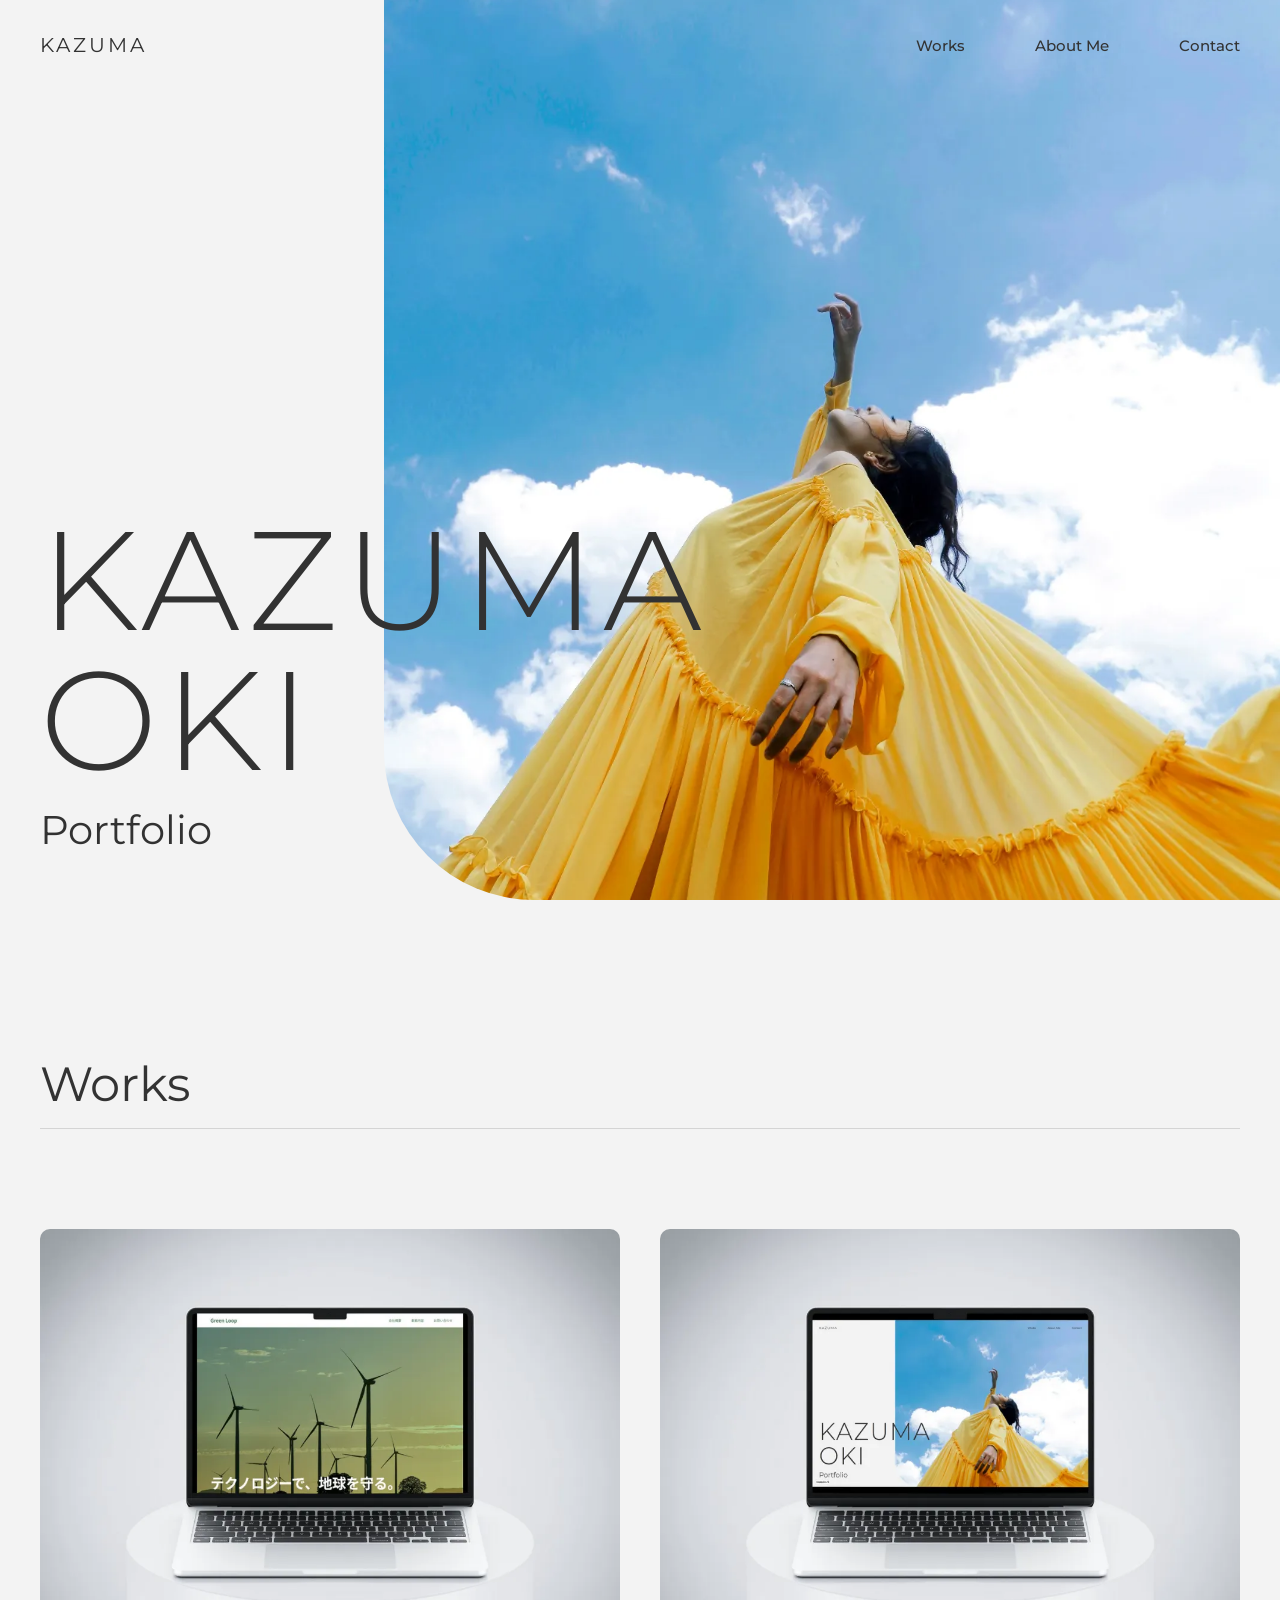
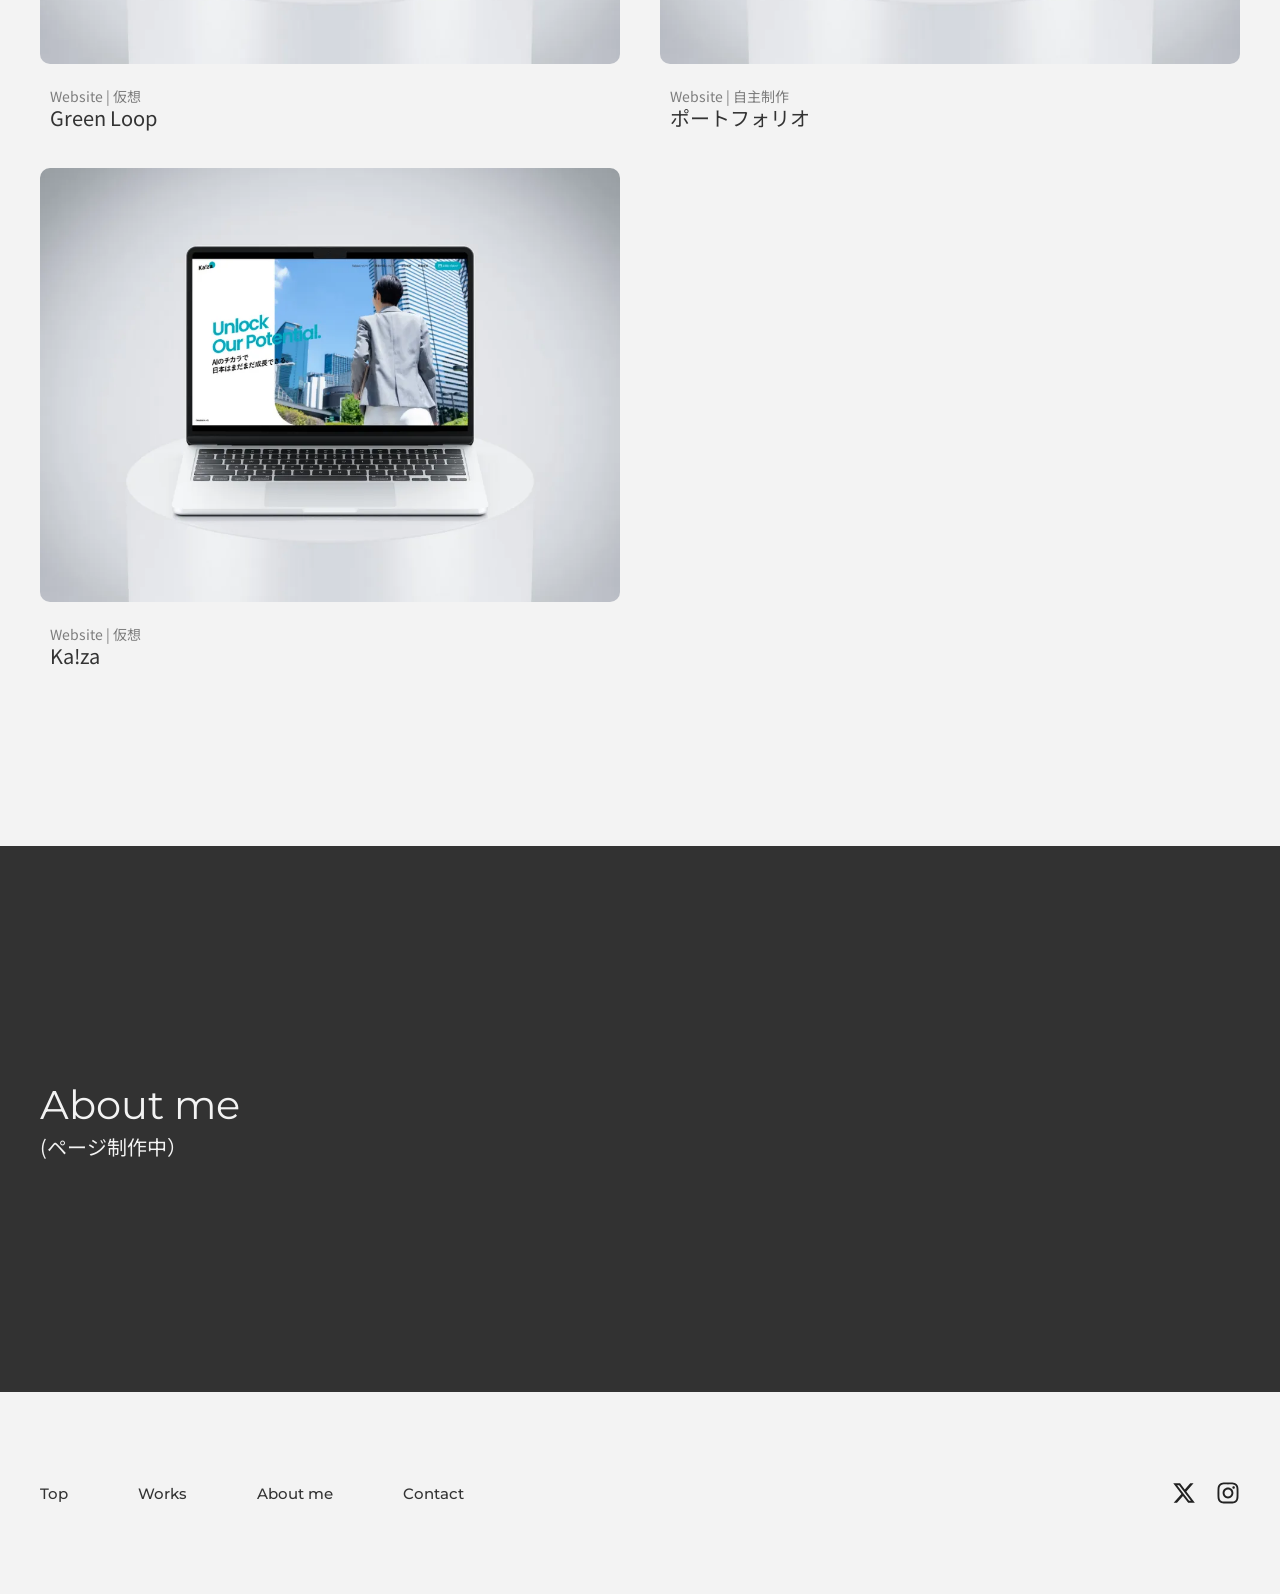
==== commit b3a5feb6: "ヒーローの全画面化・ナビの下線・SNSアイコン・遷移速度を修正 1. ヒーローが画面全体に映らない    max-height:1000px を撤去。旧サイトは常に100vh（2543x1246でも1" ====
--- a/index.html
+++ b/index.html
@@ -25,9 +25,9 @@
   <a class="logo" href="index.html">KAZUMA</a>
   <nav class="gnav" id="gnav" aria-label="メインナビゲーション">
     <ul>
-      <li><a href="index.html#work">Works</a></li>
-      <li><a href="about.html">About Me</a></li>
-      <li><a href="contact.html">Contact</a></li>
+      <li><a href="index.html#work"><span class="nav-label">Works</span><span class="nav-underline" aria-hidden="true"></span></a></li>
+      <li><a href="about.html"><span class="nav-label">About Me</span><span class="nav-underline" aria-hidden="true"></span></a></li>
+      <li><a href="contact.html"><span class="nav-label">Contact</span><span class="nav-underline" aria-hidden="true"></span></a></li>
     </ul>
   </nav>
   <button class="nav-toggle" id="navToggle" type="button" aria-label="メニューを開く" aria-expanded="false" aria-controls="gnav">
@@ -94,19 +94,22 @@
   <div class="footer-inner">
     <nav class="footer-nav" aria-label="フッターナビゲーション">
       <ul>
-        <li><a href="index.html#top">Top</a></li>
-      <li><a href="index.html#work">Works</a></li>
-      <li><a href="about.html">About me</a></li>
-      <li><a href="contact.html">Contact</a></li>
+        <li><a href="index.html#top"><span class="nav-label">Top</span><span class="nav-underline" aria-hidden="true"></span></a></li>
+      <li><a href="index.html#work"><span class="nav-label">Works</span><span class="nav-underline" aria-hidden="true"></span></a></li>
+      <li><a href="about.html"><span class="nav-label">About me</span><span class="nav-underline" aria-hidden="true"></span></a></li>
+      <li><a href="contact.html"><span class="nav-label">Contact</span><span class="nav-underline" aria-hidden="true"></span></a></li>
       </ul>
     </nav>
     <ul class="social">
-      <li><a href="https://x.com/" target="_blank" rel="noopener noreferrer" aria-label="X"><svg viewBox="0 0 24 24" aria-hidden="true"><path d="M18.9 2.3h3.4l-7.4 8.5L23.6 22h-6.8l-5.3-7-6.1 7H2l7.9-9.1L1.7 2.3h7l4.8 6.4 5.4-6.4Zm-1.2 17.6h1.9L7.4 4.3H5.4l12.3 15.6Z"/></svg></a></li>
-    <li><a href="https://www.instagram.com/" target="_blank" rel="noopener noreferrer" aria-label="Instagram"><svg viewBox="0 0 24 24" aria-hidden="true"><path d="M12 2.2c3.2 0 3.6 0 4.8.1 1.2.1 1.8.2 2.2.4.6.2 1 .5 1.4.9.4.4.7.8.9 1.4.2.4.4 1 .4 2.2.1 1.2.1 1.6.1 4.8s0 3.6-.1 4.8c-.1 1.2-.2 1.8-.4 2.2-.2.6-.5 1-.9 1.4-.4.4-.8.7-1.4.9-.4.2-1 .4-2.2.4-1.2.1-1.6.1-4.8.1s-3.6 0-4.8-.1c-1.2-.1-1.8-.2-2.2-.4-.6-.2-1-.5-1.4-.9-.4-.4-.7-.8-.9-1.4-.2-.4-.4-1-.4-2.2C2.2 15.6 2.2 15.2 2.2 12s0-3.6.1-4.8c.1-1.2.2-1.8.4-2.2.2-.6.5-1 .9-1.4.4-.4.8-.7 1.4-.9.4-.2 1-.4 2.2-.4 1.2-.1 1.6-.1 4.8-.1Zm0 1.8c-3.1 0-3.5 0-4.7.1-1.1 0-1.7.2-2.1.3-.5.2-.9.4-1.2.8-.4.3-.6.7-.8 1.2-.1.4-.3 1-.3 2.1-.1 1.2-.1 1.6-.1 4.7s0 3.5.1 4.7c0 1.1.2 1.7.3 2.1.2.5.4.9.8 1.2.3.4.7.6 1.2.8.4.1 1 .3 2.1.3 1.2.1 1.6.1 4.7.1s3.5 0 4.7-.1c1.1 0 1.7-.2 2.1-.3.5-.2.9-.4 1.2-.8.4-.3.6-.7.8-1.2.1-.4.3-1 .3-2.1.1-1.2.1-1.6.1-4.7s0-3.5-.1-4.7c0-1.1-.2-1.7-.3-2.1-.2-.5-.4-.9-.8-1.2-.3-.4-.7-.6-1.2-.8-.4-.1-1-.3-2.1-.3-1.2-.1-1.6-.1-4.7-.1Zm0 3.1a4.9 4.9 0 1 1 0 9.8 4.9 4.9 0 0 1 0-9.8Zm0 8.1a3.2 3.2 0 1 0 0-6.4 3.2 3.2 0 0 0 0 6.4Zm6.2-8.3a1.1 1.1 0 1 1-2.3 0 1.1 1.1 0 0 1 2.3 0Z"/></svg></a></li>
+      <li><a href="https://x.com/" target="_blank" rel="noopener noreferrer" aria-label="X"><svg viewBox="0 0 512 512" aria-hidden="true"><path d="M389.2 48h70.6L305.6 224.2 487 464H345L233.7 318.6 106.5 464H35.8L200.7 275.5 26.8 48H172.4L272.9 180.9 389.2 48zM364.4 421.8h39.1L151.1 88h-42L364.4 421.8z"/></svg></a></li>
+    <li><a href="https://www.instagram.com/" target="_blank" rel="noopener noreferrer" aria-label="Instagram"><svg viewBox="0 0 448 512" aria-hidden="true"><path d="M224.1 141c-63.6 0-114.9 51.3-114.9 114.9s51.3 114.9 114.9 114.9S339 319.5 339 255.9 287.7 141 224.1 141zm0 189.6c-41.1 0-74.7-33.5-74.7-74.7s33.5-74.7 74.7-74.7 74.7 33.5 74.7 74.7-33.6 74.7-74.7 74.7zm146.4-194.3c0 14.9-12 26.8-26.8 26.8-14.9 0-26.8-12-26.8-26.8s12-26.8 26.8-26.8 26.8 12 26.8 26.8zm76.1 27.2c-1.7-35.9-9.9-67.7-36.2-93.9-26.2-26.2-58-34.4-93.9-36.2-37-2.1-147.9-2.1-184.9 0-35.8 1.7-67.6 9.9-93.9 36.1s-34.4 58-36.2 93.9c-2.1 37-2.1 147.9 0 184.9 1.7 35.9 9.9 67.7 36.2 93.9s58 34.4 93.9 36.2c37 2.1 147.9 2.1 184.9 0 35.9-1.7 67.7-9.9 93.9-36.2 26.2-26.2 34.4-58 36.2-93.9 2.1-37 2.1-147.8 0-184.8zM398.8 388c-7.8 19.6-22.9 34.7-42.6 42.6-29.5 11.7-99.5 9-132.1 9s-102.7 2.6-132.1-9c-19.6-7.8-34.7-22.9-42.6-42.6-11.7-29.5-9-99.5-9-132.1s-2.6-102.7 9-132.1c7.8-19.6 22.9-34.7 42.6-42.6 29.5-11.7 99.5-9 132.1-9s102.7-2.6 132.1 9c19.6 7.8 34.7 22.9 42.6 42.6 11.7 29.5 9 99.5 9 132.1s2.7 102.7-9 132.1z"/></svg></a></li>
     </ul>
   </div>
 </footer>
 
+<script type="speculationrules">
+{"prerender":[{"where":{"href_matches":"/*"},"eagerness":"moderate"}]}
+</script>
 <script src="assets/js/main.js" defer></script>
 </body>
 </html>
--- a/assets/css/style.css
+++ b/assets/css/style.css
@@ -30,6 +30,16 @@
   --detail-width: 880px;
 }
 
+/* ページ遷移をクロスフェードにする（対応ブラウザのみ） */
+@view-transition { navigation: auto; }
+
+@media (prefers-reduced-motion: no-preference) {
+  ::view-transition-old(root) { animation: vt-out 0.22s ease both; }
+  ::view-transition-new(root) { animation: vt-in 0.28s ease both; }
+}
+@keyframes vt-out { to { opacity: 0; } }
+@keyframes vt-in { from { opacity: 0; } }
+
 /* ---------- base ---------- */
 *, *::before, *::after { box-sizing: border-box; }
 
@@ -92,16 +102,37 @@
 }
 
 .gnav a {
-  display: block;
-  padding: 9.5px 0;
+  position: relative;
+  display: block;
+  padding: 10.5px 0;
   font-family: var(--font-en);
   font-size: 15px;
   font-weight: 500;
   line-height: 21px;
   color: var(--text);
+}
+
+.nav-label {
+  display: block;
   transition: transform var(--ease-dur) var(--ease);
 }
-.gnav a:hover { transform: scale(1.2); }
+.gnav a:hover .nav-label,
+.footer-nav a:hover .nav-label { transform: scale(1.2); }
+
+/* ホバーで下から出る2pxのライン（旧サイトと同じ挙動） */
+.nav-underline {
+  position: absolute;
+  left: 50%;
+  bottom: 0;
+  width: 0;
+  height: 2px;
+  background: #000;
+  transform: translateX(-50%) scaleX(1.2);
+  transition: width var(--ease-dur) var(--ease);
+  pointer-events: none;
+}
+.gnav a:hover .nav-underline,
+.footer-nav a:hover .nav-underline { width: 100%; }
 
 .nav-toggle {
   display: none;
@@ -130,7 +161,6 @@
 .hero {
   position: relative;
   height: 100vh;
-  max-height: 1000px;
   overflow: hidden;
 }
 
@@ -290,6 +320,7 @@
   gap: 70px;
 }
 .footer-nav a {
+  position: relative;
   display: block;
   padding: 10.5px 0;
   font-family: var(--font-en);
@@ -297,20 +328,18 @@
   font-weight: 500;
   line-height: 21px;
   color: var(--text);
-  transition: transform var(--ease-dur) var(--ease);
-}
-.footer-nav a:hover { transform: scale(1.2); }
+}
 
 .social {
   display: flex;
   align-items: center;
-  gap: 22px;
+  gap: 20px;
 }
 .social a {
   display: block;
-  color: var(--dark);
-}
-.social svg { width: 20px; height: 20px; fill: currentColor; }
+  color: #222;
+}
+.social svg { display: block; width: 24px; height: 24px; fill: currentColor; }
 
 /* ---------- 下層ページ共通 ---------- */
 .work-detail { padding-bottom: 100px; }
